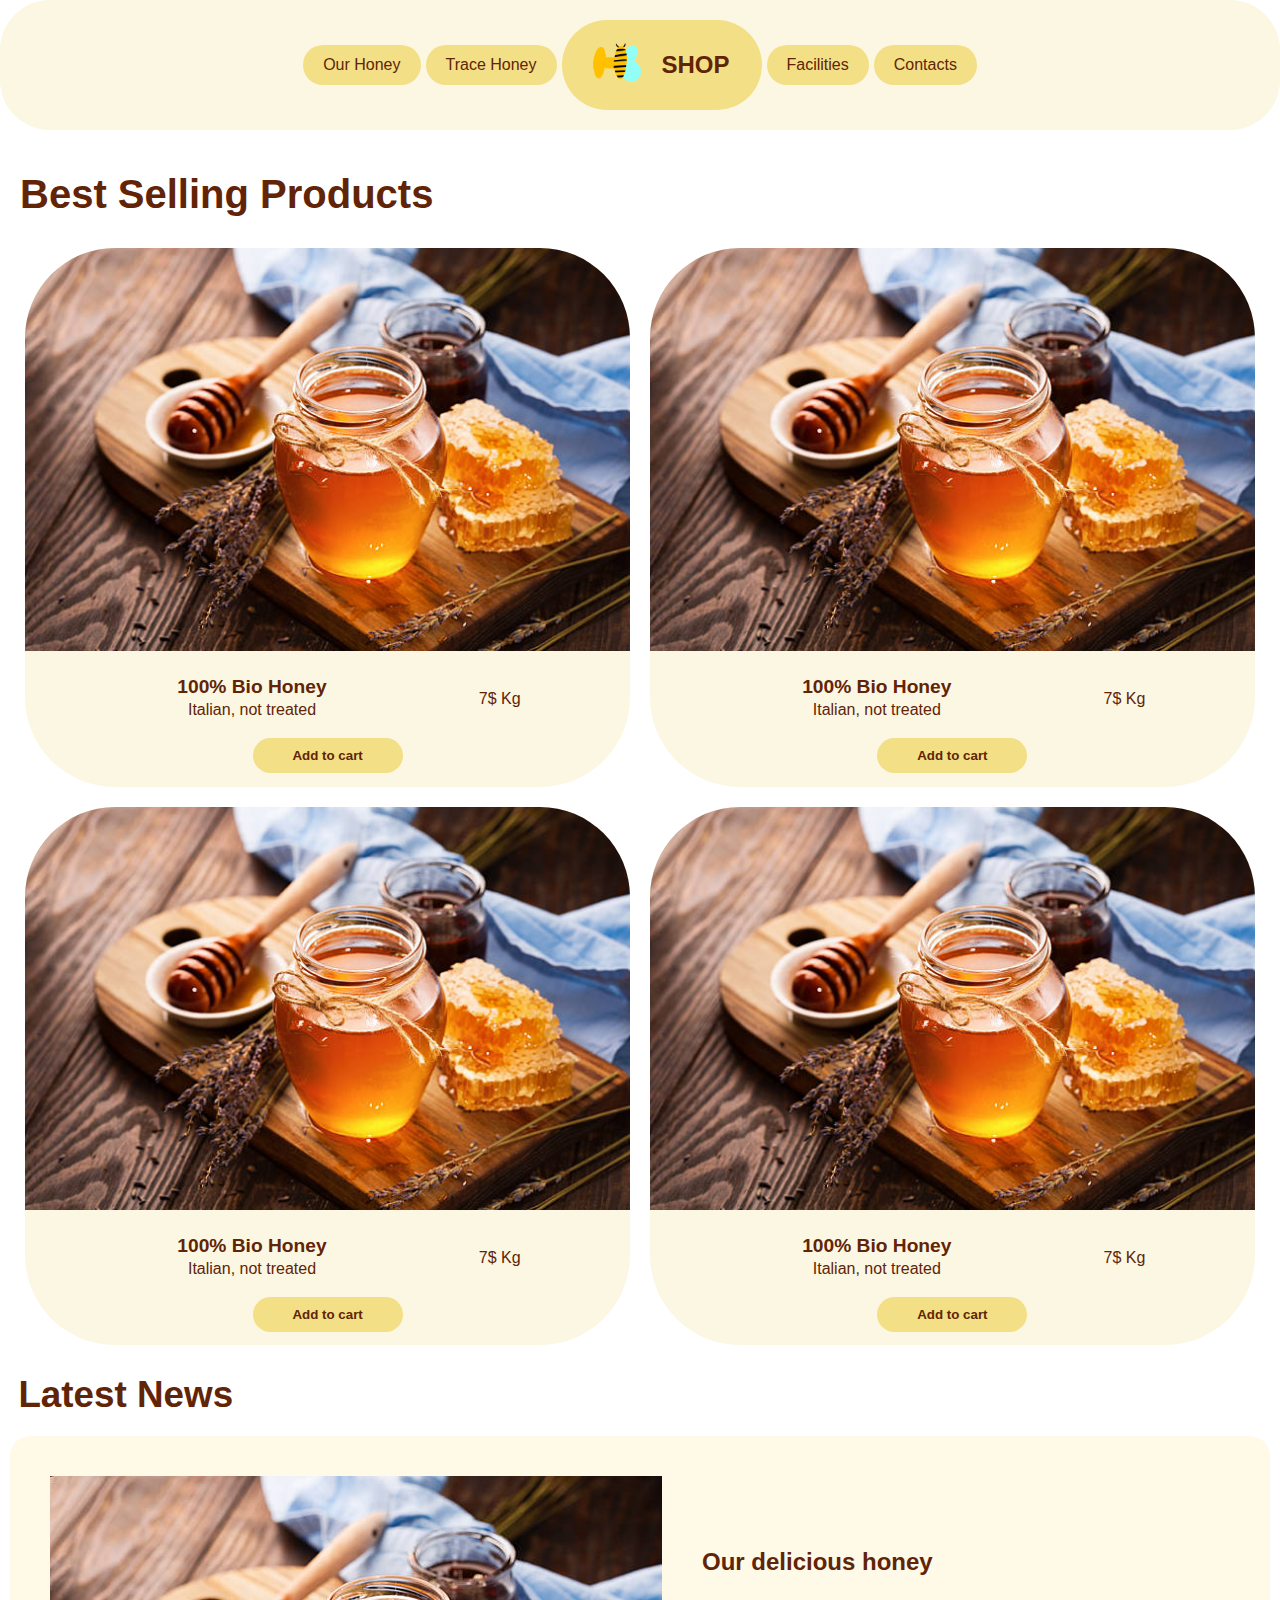
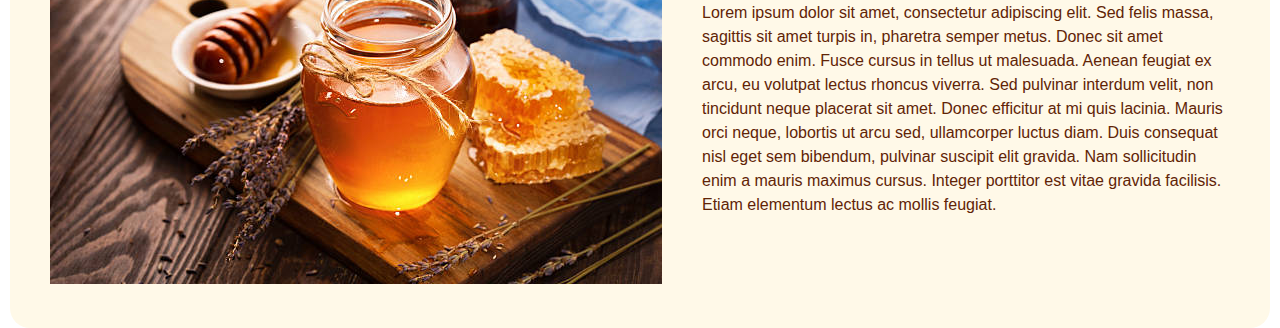
==== index.html @ 0d41e9b5 "Esercizio S5_L3" ====
<!DOCTYPE html>
<html lang="en">
  <head>
    <meta charset="UTF-8" />
    <meta name="viewport" content="width=device-width, initial-scale=1.0" />
    <title>Document</title>
    <link rel="stylesheet" href="./assets/css/reset.css" />
    <link rel="stylesheet" href="./assets/css/style.css" />
  </head>
  <body>
    <header>
      <nav class="navbar">
        <div class="nav-item">Our Honey</div>
        <div class="nav-item">Trace Honey</div>
        <div class="nav-item shop">
          <span><img class="bee" src="./assets/img/logo.png" alt="logo" /></span>
          SHOP
        </div>
        <div class="nav-item">Facilities</div>
        <div class="nav-item">Contacts</div>
      </nav>
    </header>
    <main>
      <h1>Best Selling Products</h1>
      <div class="products">
        <div class="container">
          <div class="box"><img src="./assets/img/honey.jpg" alt="Honey Image" /></div>
          <div class="box details">
            <div class="description">
              <h4>100% Bio Honey</h4>
              <p>Italian, not treated</p>
            </div>
            <div class="price">7$ Kg</div>
          </div>
          <button>Add to cart</button>
        </div>
        <div class="container">
          <div class="box"><img src="./assets/img/honey.jpg" alt="Honey Image" /></div>
          <div class="box details">
            <div class="description">
              <h4>100% Bio Honey</h4>
              <p>Italian, not treated</p>
            </div>
            <div class="price">7$ Kg</div>
          </div>
          <button>Add to cart</button>
        </div>
        <div class="container">
          <div class="box"><img src="./assets/img/honey.jpg" alt="Honey Image" /></div>
          <div class="box details">
            <div class="description">
              <h4>100% Bio Honey</h4>
              <p>Italian, not treated</p>
            </div>
            <div class="price">7$ Kg</div>
          </div>
          <button>Add to cart</button>
        </div>
        <div class="container">
          <div class="box"><img src="./assets/img/honey.jpg" alt="Honey Image" /></div>
          <div class="box details">
            <div class="description">
              <h4>100% Bio Honey</h4>
              <p>Italian, not treated</p>
            </div>
            <div class="price">7$ Kg</div>
          </div>
          <button>Add to cart</button>
        </div>
      </div>
      <h2>Latest News</h2>
      <article>
        <div class="image-article">
            <img src="./assets/img/honey.jpg" alt="Jar of honey" class="honey-image">
          </div>
          <div class="text-article">
            <h3>Our delicious honey</h3>
            <p>
              Lorem ipsum dolor sit amet, consectetur adipiscing elit. Sed felis massa, sagittis sit amet 
              turpis in, pharetra semper metus. Donec sit amet commodo enim. Fusce cursus in tellus ut 
              malesuada. Aenean feugiat ex arcu, eu volutpat lectus rhoncus viverra. Sed pulvinar interdum 
              velit, non tincidunt neque placerat sit amet. Donec efficitur at mi quis lacinia. Mauris orci 
              neque, lobortis ut arcu sed, ullamcorper luctus diam. Duis consequat nisl eget sem bibendum, 
              pulvinar suscipit elit gravida. Nam sollicitudin enim a mauris maximus cursus. Integer 
              porttitor est vitae gravida facilisis. Etiam elementum lectus ac mollis feugiat.
            </p>
          </div>
    </main>
    </main>
  </body>
</html>
---- assets/css/style.css ----
*,
*::before,
*::after {
  box-sizing: border-box;
}

body {
  background-color: #ffffff;
  font-family: Arial, Helvetica, sans-serif;
  color: #612406;
  line-height: 1.2;
}

header {
  position: fixed;
  z-index: 999;
  width: 100%;
}

main {
  display: flex;
  flex-direction: column;
  position: relative;
  top: 150px;
}

p {
  line-height: 1.5em;
}

h1,
h2,
h3,
h4,
h5,
h6 {
  font-weight: bold;
}

h1 {
  margin: 0.5em;
  font-size: 2.5em;
}

h2 {
  margin: 0.5em;
  font-size: 2.3em;
}

h3 {
  font-size: 1.5em;
  margin-bottom: 1em;
}

h4 {
  font-size: 1.2em;
}

.products {
  display: flex;
  padding: 10px;
  flex-wrap: wrap;
  gap: 20px;
  justify-content: center;
}

.container {
  width: 48%;
  background-color: #fbf7e3;
  display: flex;
  flex-direction: column;
  border-radius: 90px;
  overflow: hidden;
}

.box {
  display: flex;
}

.box img {
  max-width: 100%;
  object-fit: cover;
}

.box.span {
  display: block;
}

.box.details {
  display: flex;
  align-items: center;
  padding: 1.5em 0 1em 0;
}

.description {
  display: flex;
  flex-direction: column;
  align-items: center;
  width: 75%;
}

.price {
  display: flex;
  flex-grow: 1;
}

button {
  border: none;
  background-color: #f3df85;
  color: #612406;
  margin-bottom: 1em;
  padding: 0.5em 1em;
  width: 150px;
  height: 35px;
  align-self: center;
  border-radius: 1000px;
  font-weight: bold;
}

.navbar {
  margin-inline: auto;
  display: flex;
  justify-content: center;
  align-items: center;
  gap: 5px;
  background-color: #fbf7e3;
  padding: 20px 40px;
  border-radius: 50px;
  flex-wrap: wrap;
}

.nav-item {
  background-color: #f3df85;
  font-size: 1em;
  padding: 10px 20px;
  border-radius: 50px;
  text-align: center;
  cursor: pointer;
  white-space: nowrap;
}

.shop {
  display: flex;
  align-items: center;
  justify-content: center;
  gap: 20px;
  font-weight: bold;
  font-size: 1.5em;
  width: 200px;
  height: 90px;
}

.bee {
  width: 48px;
}

article {
  display: flex;
  justify-content: center;
  align-items: center;
  gap: 40px;
  background-color: #fff9e8;
  padding: 40px;
  border-radius: 20px;
  margin-inline: 10px;
}

@media screen and (max-width: 768px) {
  article {
    flex-direction: column;
  }
  article img {
    width: 100%;
    height: auto;
  }

  .image-article {
    order: 2;
  }

  .text-article {
    order: 1;
  }
}
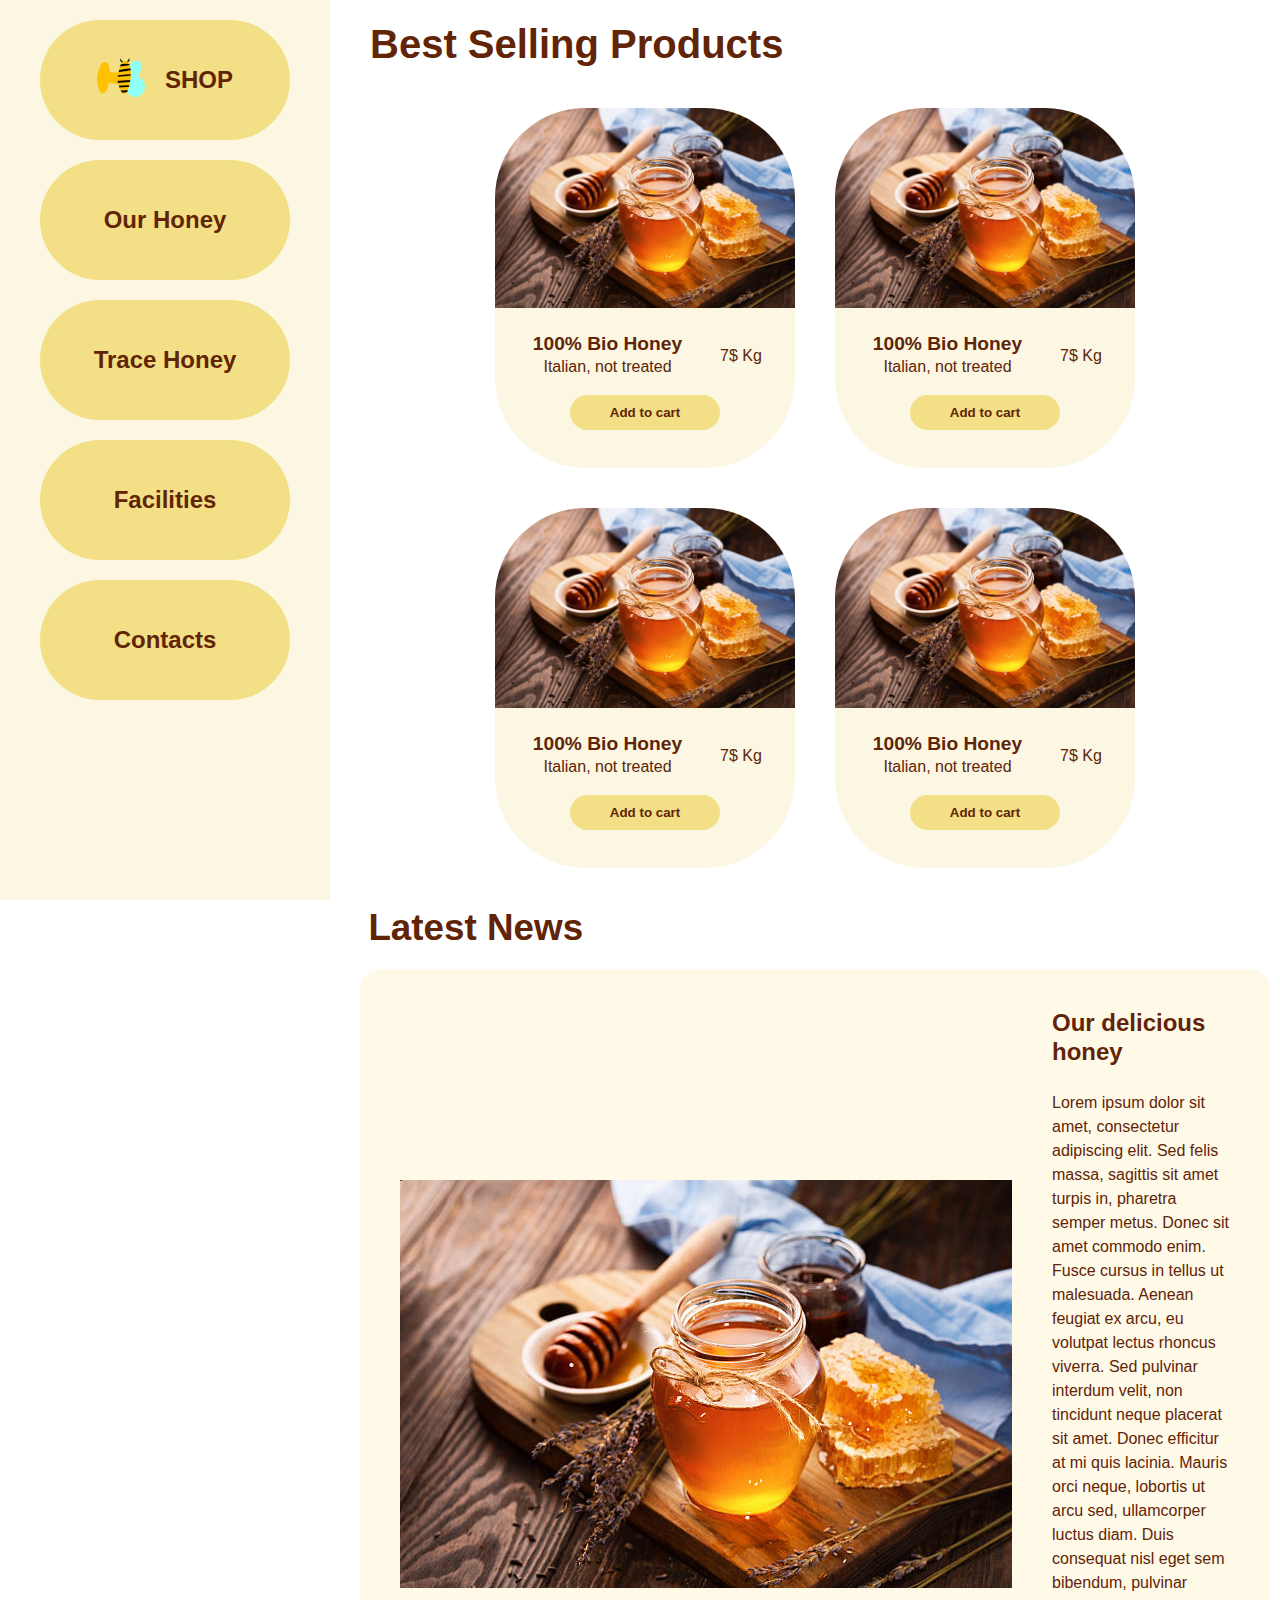
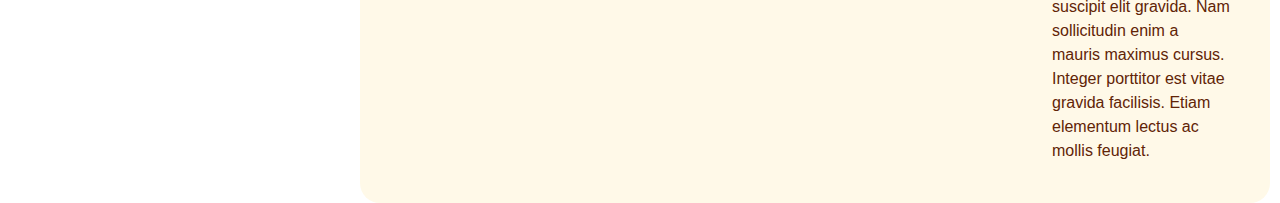
==== commit de7334ed: "Extra" ====
--- a/index.html
+++ b/index.html
@@ -3,7 +3,7 @@
   <head>
     <meta charset="UTF-8" />
     <meta name="viewport" content="width=device-width, initial-scale=1.0" />
-    <title>Document</title>
+    <title>Honey Page</title>
     <link rel="stylesheet" href="./assets/css/reset.css" />
     <link rel="stylesheet" href="./assets/css/style.css" />
   </head>
@@ -23,7 +23,7 @@
     <main>
       <h1>Best Selling Products</h1>
       <div class="products">
-        <div class="container">
+        <div class="card">
           <div class="box"><img src="./assets/img/honey.jpg" alt="Honey Image" /></div>
           <div class="box details">
             <div class="description">
@@ -34,7 +34,7 @@
           </div>
           <button>Add to cart</button>
         </div>
-        <div class="container">
+        <div class="card">
           <div class="box"><img src="./assets/img/honey.jpg" alt="Honey Image" /></div>
           <div class="box details">
             <div class="description">
@@ -45,7 +45,7 @@
           </div>
           <button>Add to cart</button>
         </div>
-        <div class="container">
+        <div class="card">
           <div class="box"><img src="./assets/img/honey.jpg" alt="Honey Image" /></div>
           <div class="box details">
             <div class="description">
@@ -56,7 +56,7 @@
           </div>
           <button>Add to cart</button>
         </div>
-        <div class="container">
+        <div class="card">
           <div class="box"><img src="./assets/img/honey.jpg" alt="Honey Image" /></div>
           <div class="box details">
             <div class="description">
--- a/assets/css/style.css
+++ b/assets/css/style.css
@@ -64,13 +64,16 @@
   justify-content: center;
 }
 
-.container {
-  width: 48%;
+.card {
+  width: calc(100% - 10px);
   background-color: #fbf7e3;
   display: flex;
   flex-direction: column;
   border-radius: 90px;
   overflow: hidden;
+  margin: 10px;
+  max-width: 300px;
+  min-height: 360px;
 }
 
 .box {
@@ -137,6 +140,7 @@
   text-align: center;
   cursor: pointer;
   white-space: nowrap;
+  width: 120px;
 }
 
 .shop {
@@ -146,7 +150,7 @@
   gap: 20px;
   font-weight: bold;
   font-size: 1.5em;
-  width: 200px;
+  width: 250px;
   height: 90px;
 }
 
@@ -165,7 +169,51 @@
   margin-inline: 10px;
 }
 
-@media screen and (max-width: 768px) {
+@media screen and (min-width: 1200px) {
+  article {
+    flex-direction: row;
+  }
+}
+
+@media screen and (min-width: 992px) {
+  .navbar {
+    margin-inline: auto;
+    display: flex;
+    justify-content: flex-start;
+    align-items: center;
+    gap: 20px;
+    background-color: #fbf7e3;
+    padding: 20px 40px;
+    border-radius: 0;
+    flex-wrap: wrap;
+    flex-direction: column;
+    position: fixed;
+    height: 100%;
+  }
+  .shop {
+    order: -1;
+  }
+  .nav-item {
+    display: flex;
+    align-items: center;
+    justify-content: center;
+    gap: 20px;
+    font-weight: bold;
+    font-size: 1.5em;
+    width: 250px;
+    height: 120px;
+    border-radius: 100px;
+  }
+  main {
+    top: 0;
+    right: 0;
+    bottom: 0;
+    left: 350px;
+    width: calc(100% - 350px);
+  }
+}
+
+@media screen and (max-width: 992px) {
   article {
     flex-direction: column;
   }
@@ -182,3 +230,52 @@
     order: 1;
   }
 }
+
+@media screen and (max-width: 900px) {
+  .shop {
+    width: 170px;
+  }
+}
+
+@media screen and (max-width: 768px) {
+  .shop {
+    width: 180px;
+  }
+}
+
+@media screen and (max-width: 760px) {
+  .shop {
+    width: 150px;
+    gap: 10px;
+  }
+  .nav-item {
+    padding: 10px 10px;
+  }
+}
+
+@media screen and (max-width: 760px) {
+  .navbar {
+    padding: 10px 20px;
+  }
+}
+
+@media screen and (max-width: 690px) {
+  main {
+    top: 200px;
+  }
+  .navbar {
+    max-width: 355px;
+    padding-bottom: 25px;
+    border-radius: 100px;
+  }
+  .nav-item {
+    width: 120px;
+  }
+  .shop {
+    order: -1;
+    width: 200px;
+  }
+  h1 {
+    text-align: center;
+  }
+}
